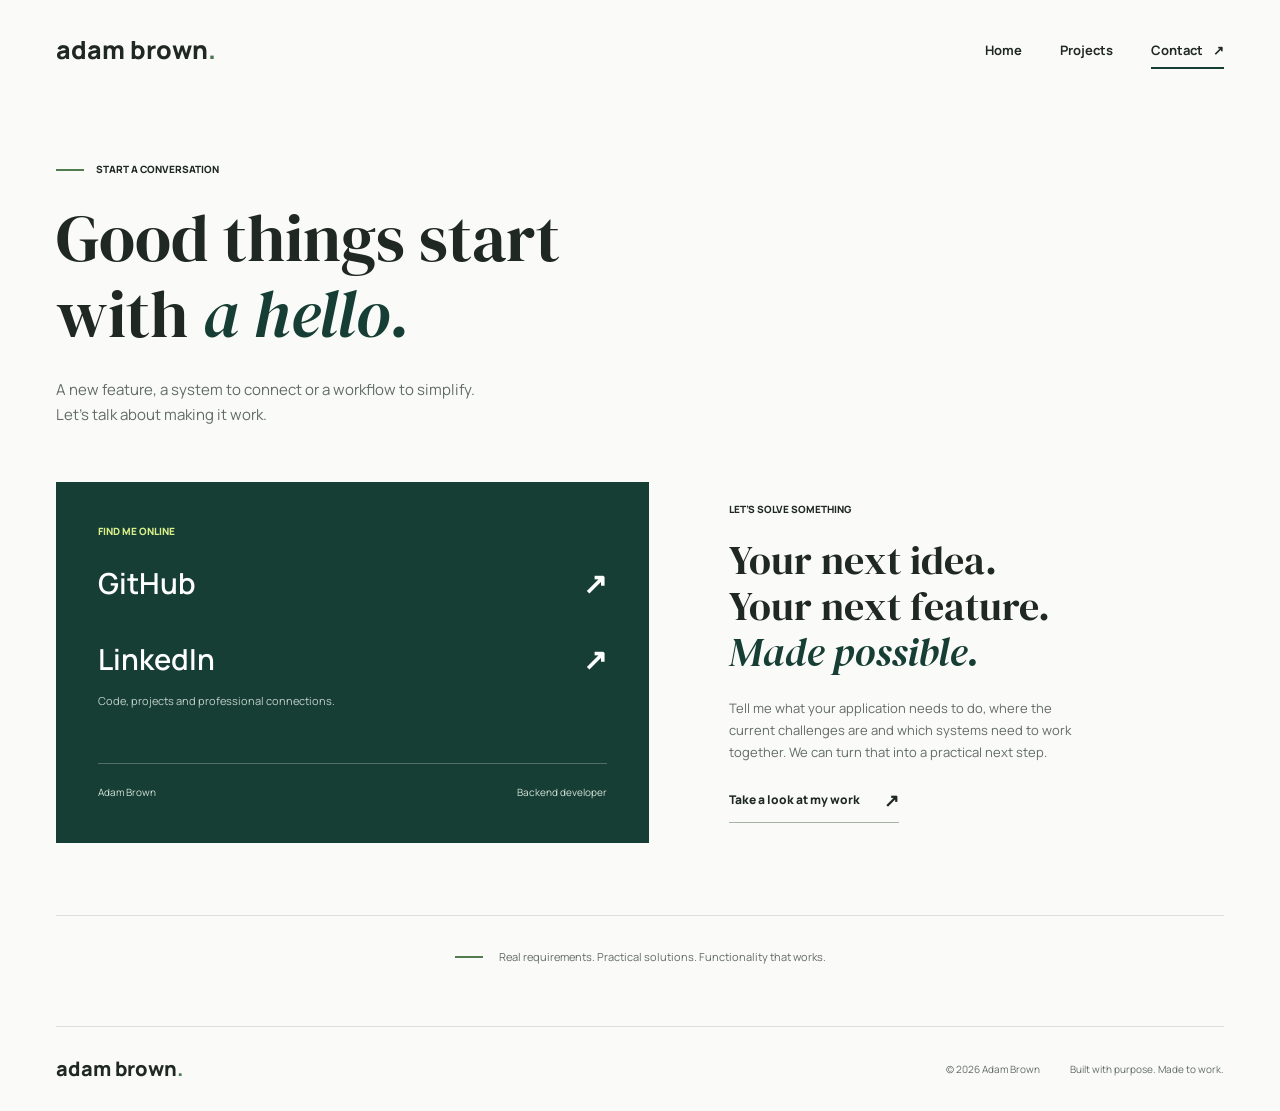
==== contact.html @ bc9bd69f "Inital Commit" ====
<!doctype html>
<html lang="en">
<head>
  <meta charset="utf-8">
  <meta name="viewport" content="width=device-width, initial-scale=1">
  <meta name="description" content="Connect with backend web developer Adam Brown on GitHub and LinkedIn to explore his work or discuss your next project.">
  <meta name="theme-color" content="#173e35">
  <title>Contact | Adam Brown</title>
  <link rel="preconnect" href="https://fonts.googleapis.com">
  <link rel="preconnect" href="https://fonts.gstatic.com" crossorigin>
  <link href="https://fonts.googleapis.com/css2?family=DM+Serif+Display:ital@0;1&family=Manrope:wght@400;500;600;700;800&display=swap" rel="stylesheet">
  <link rel="stylesheet" href="styles.css">
</head>
<body>
  <a class="skip-link" href="#main">Skip to content</a>
  <header class="site-header wrap"><a class="wordmark" href="index.html" aria-label="Adam Brown home">adam brown<span class="brand-dot">.</span></a><nav aria-label="Main navigation"><a href="index.html">Home</a><a href="projects.html">Projects</a><a href="contact.html" aria-current="page">Contact <span aria-hidden="true">&nearr;</span></a></nav></header>
  <main id="main">
    <section class="page-heading wrap" aria-labelledby="contact-title"><p class="eyebrow"><span class="small-line"></span> Start a conversation</p><h1 id="contact-title">Good things start<br>with <em>a hello.</em></h1><p>A new feature, a system to connect or a workflow to simplify.<br>Let&rsquo;s talk about making it work.</p></section>
    <section class="contact-section wrap" aria-labelledby="social-title">
      <div class="email-panel">
        <p class="eyebrow" id="social-title">Find me online</p>
        <a class="email-link" href="https://github.com/Brownyman" target="_blank" rel="noopener noreferrer" aria-label="Adam Brown on GitHub (opens in a new tab)">GitHub <span aria-hidden="true">&nearr;</span></a>
        <a class="email-link" href="https://www.linkedin.com/in/%F0%9F%91%A8%F0%9F%8F%BB%E2%80%8D%F0%9F%92%BB-adam-brown-644bba79/" target="_blank" rel="noopener noreferrer" aria-label="Adam Brown on LinkedIn (opens in a new tab)">LinkedIn <span aria-hidden="true">&nearr;</span></a>
        <p class="placeholder-note">Code, projects and professional connections.</p>
        <div class="email-panel-bottom"><span>Adam Brown</span><span>Backend developer</span></div>
      </div>
      <div class="contact-details"><p class="eyebrow">Let&rsquo;s solve something</p><h2>Your next idea.<br>Your next feature.<br><em>Made possible.</em></h2><p>Tell me what your application needs to do, where the current challenges are and which systems need to work together. We can turn that into a practical next step.</p><a class="text-link" href="projects.html">Take a look at my work <span aria-hidden="true">&nearr;</span></a></div>
    </section>
    <div class="closing-note wrap"><span class="small-line"></span><p>Real requirements. Practical solutions. Functionality that works.</p></div>
  </main>
  <footer class="site-footer wrap"><a class="wordmark" href="index.html">adam brown<span class="brand-dot">.</span></a><p>&copy; 2026 Adam Brown</p><p>Built with purpose. Made to work.</p></footer>
</body>
</html>
---- styles.css ----
:root {
  --paper: #fafbf8;
  --ink: #202824;
  --muted: #626b65;
  --green: #173e35;
  --accent: #d8ef8a;
  --line: #dce1d9;
  --serif: 'DM Serif Display', Georgia, serif;
  --sans: 'Manrope', sans-serif;
}

* { box-sizing: border-box; }
html { scroll-behavior: smooth; }
body { margin: 0; background: var(--paper); color: var(--ink); font-family: var(--sans); font-size: 15px; line-height: 1.7; -webkit-font-smoothing: antialiased; }
a { color: inherit; text-decoration: none; }
a, button { -webkit-tap-highlight-color: transparent; }
a:focus-visible { outline: 3px solid #54806d; outline-offset: 6px; }
::selection { background: var(--accent); color: var(--green); }
h1, h2, h3, p { margin: 0; }
h1, h2, h3 { line-height: 1.15; font-weight: 500; }
h1, h2 { font-family: var(--serif); }
em { font-family: var(--serif); font-weight: 400; }
.wrap { width: min(1200px, calc(100% - 112px)); margin-inline: auto; }
.skip-link { position: absolute; top: -100px; left: 20px; padding: 10px 20px; background: var(--green); color: white; z-index: 10; }
.skip-link:focus { top: 12px; }
.site-header { min-height: 100px; display: flex; align-items: center; justify-content: space-between; gap: 24px; }
.wordmark { font-size: 25px; font-weight: 800; white-space: nowrap; line-height: 1.2; }
.brand-dot { color: #4b7950; }
.site-header nav { display: flex; align-items: center; gap: 38px; }
.site-header nav a { position: relative; padding-block: 12px; font-size: 13px; font-weight: 700; transition: color .2s; }
.site-header nav a:hover { color: #4b7950; }
.site-header nav a[aria-current]::after { content: ''; position: absolute; bottom: 4px; left: 0; right: 0; height: 2px; background: var(--green); }
.site-header nav a span { margin-left: 7px; }
.hero { position: relative; min-height: 660px; background: #e8ece7; overflow: hidden; }
.hero-image { position: absolute; inset: 0; width: 100%; height: 100%; object-fit: cover; object-position: center 60%; }
.hero-shade { position: absolute; inset: 0; background: linear-gradient(90deg, rgba(245,247,241,.98) 0%, rgba(245,247,241,.95) 25%, rgba(245,247,241,.76) 45%, rgba(245,247,241,.06) 76%); }
.hero-content { position: relative; padding-top: 68px; padding-bottom: 104px; animation: arrive .7s ease both; }
.eyebrow { font-family: var(--sans); font-size: 10px; line-height: 1.5; font-weight: 800; text-transform: uppercase; letter-spacing: 0; display: flex; align-items: center; gap: 12px; }
.small-line { display: inline-block; height: 2px; width: 28px; flex: 0 0 28px; background: #537b50; }
.hero h1 { font-family: var(--sans); font-size: 78px; font-weight: 800; margin-top: 28px; line-height: 1.12; }
.hero-statement { margin-top: 18px; font-family: var(--serif); font-size: 43px; line-height: 1.18; }
.hero-statement em { color: var(--green); }
.hero-description { margin-top: 22px; color: #4f5a52; font-size: 14px; }
.button { display: inline-flex; align-items: center; justify-content: space-between; gap: 36px; min-height: 52px; padding: 14px 24px; border: 1px solid transparent; border-radius: 2px; font-size: 12px; font-weight: 700; transition: background .2s, color .2s; }
.button-dark { color: white; background: var(--green); }
.button-dark:hover { background: #2c5646; }
.button span { font-size: 20px; line-height: 1; }
.hero .button { margin-top: 30px; }
.hero-caption { position: absolute; bottom: 0; left: 0; width: 100%; min-height: 44px; padding: 12px 56px; display: flex; justify-content: space-between; gap: 20px; background: rgba(250,251,248,.9); font-size: 10px; font-weight: 600; }
.section { padding-block: 82px; }
.intro { display: grid; grid-template-columns: 1fr 1fr; gap: 90px; }
.intro h2 { margin-top: 20px; font-size: 43px; }
.intro h2 em { color: var(--green); }
.intro-copy { padding-top: 3px; }
.intro-copy p { margin-bottom: 18px; color: var(--muted); }
.intro-copy p:first-child { color: var(--ink); font-size: 18px; line-height: 1.7; }
.text-link { display: inline-flex; align-items: center; gap: 24px; border-bottom: 1px solid #a5b3a7; padding-bottom: 6px; font-size: 12px; font-weight: 800; }
.text-link:hover { color: #4b7950; border-color: #4b7950; }
.text-link span { font-size: 18px; }
.services-band { background: #eef1eb; border-block: 1px solid #e6eae1; }
.section-heading { display: flex; justify-content: space-between; align-items: baseline; gap: 24px; }
.section-heading h2 { font-size: 31px; }
.services-grid { display: grid; grid-template-columns: repeat(3, 1fr); gap: 48px; margin-top: 46px; }
.services-grid article { border-top: 1px solid #bdc8bb; padding-top: 20px; }
.item-number { font-size: 11px; font-weight: 700; color: #536b59; }
.services-grid h3 { margin-block: 24px 12px; font-size: 19px; font-weight: 700; }
.services-grid p { color: var(--muted); font-size: 13px; max-width: 290px; }
.contact-strip { display: flex; align-items: center; justify-content: space-between; gap: 30px; padding-block: 65px; }
.contact-strip h2 { font-size: 36px; margin-top: 12px; }
.site-footer { display: flex; align-items: center; gap: 30px; border-top: 1px solid var(--line); padding-block: 30px; }
.site-footer .wordmark { font-size: 20px; margin-right: auto; }
.site-footer p { font-size: 10px; color: var(--muted); }
.page-heading { padding-block: 62px 54px; animation: arrive .7s ease both; }
.page-heading h1 { font-size: 66px; margin-block: 24px; max-width: 900px; }
.page-heading h1 em { color: var(--green); }
.page-heading > p:last-child { color: var(--muted); font-size: 15px; }
.projects-section { padding-bottom: 24px; }
.projects-grid { display: grid; grid-template-columns: repeat(3, minmax(0, 1fr)); gap: 26px; }
.project-art { aspect-ratio: 1 / 1.1; position: relative; overflow: hidden; border-radius: 3px; padding: 24px; display: flex; flex-direction: column; justify-content: space-between; }
.art-green { background: var(--green); color: var(--accent); }
.art-blue { background: #dce8ed; color: #354f62; }
.art-pink { background: #eeddde; color: #8b3f47; }
.project-index { font-size: 10px; font-weight: 700; z-index: 1; }
.project-status { font-size: 10px; font-weight: 700; border-top: 1px solid currentColor; padding-top: 12px; z-index: 1; }
.art-type { font-family: var(--serif); font-size: 120px; position: absolute; inset: 0; display: flex; align-items: center; justify-content: center; }
.art-type > span { color: white; }
.art-grid { position: absolute; width: 44%; aspect-ratio: 1; top: 50%; left: 50%; transform: translate(-50%, -50%) rotate(-12deg); display: grid; grid-template-columns: 1fr 1fr; gap: 8px; }
.art-grid span { background: #46687b; }
.art-grid span:nth-child(2) { border-radius: 50%; background: #8faab8; }
.art-grid span:nth-child(3) { border-radius: 0 0 0 100%; background: #8faab8; }
.art-asterisk { position: absolute; inset: 0; display: grid; place-items: center; font-family: Georgia, serif; font-size: 190px; line-height: 1; }
.project-meta { display: flex; justify-content: space-between; align-items: baseline; gap: 16px; margin-top: 22px; }
.project-meta h2 { font-family: var(--sans); font-size: 16px; font-weight: 700; }
.project-meta > span { color: var(--muted); font-size: 10px; }
.project > p { color: var(--muted); font-size: 12px; margin-top: 9px; }
.portfolio-note { display: flex; align-items: center; justify-content: center; gap: 10px; padding-block: 44px 30px; font-size: 11px; color: var(--muted); border-bottom: 1px solid var(--line); }
.status-dot { display: inline-block; width: 6px; height: 6px; border-radius: 50%; background: #698451; flex: 0 0 6px; }
.contact-section { display: grid; grid-template-columns: 1.2fr 1fr; gap: 80px; padding-bottom: 72px; align-items: center; }
.email-panel { background: var(--green); color: white; min-height: 340px; padding: 42px; display: flex; flex-direction: column; justify-content: center; }
.email-panel .eyebrow { color: var(--accent); }
.email-link { font-size: 29px; font-weight: 600; line-height: 1.4; display: flex; align-items: center; justify-content: space-between; gap: 14px; padding-block: 24px 12px; overflow-wrap: anywhere; }
.email-link:hover { color: var(--accent); }
.email-link span { flex-shrink: 0; }
.placeholder-note { color: #c0d1c7; font-size: 11px; }
.email-panel-bottom { display: flex; justify-content: space-between; gap: 16px; border-top: 1px solid #527068; padding-top: 20px; margin-top: 52px; font-size: 10px; color: #d5e2d8; }
.contact-details h2 { font-size: 40px; margin-top: 20px; }
.contact-details h2 em { color: var(--green); }
.contact-details > p:not(.eyebrow) { color: var(--muted); font-size: 13px; margin-block: 22px; max-width: 370px; }
.closing-note { border-top: 1px solid var(--line); display: flex; align-items: center; justify-content: center; gap: 16px; padding-block: 32px 60px; color: var(--muted); font-size: 11px; }
@keyframes arrive { from { opacity: 0; transform: translateY(12px); } to { opacity: 1; transform: translateY(0); } }

@media (min-width: 1600px) {
  .hero { min-height: 700px; }
  .hero-content { padding-top: 88px; }
}
@media (max-width: 1000px) {
  .wrap { width: calc(100% - 64px); }
  .hero h1 { font-size: 64px; }
  .hero-caption { padding-inline: 32px; }
  .intro { gap: 40px; }
  .intro h2 { font-size: 37px; }
  .services-grid { gap: 28px; }
  .section-heading { align-items: flex-start; flex-direction: column; gap: 14px; }
  .page-heading h1 { font-size: 56px; }
  .projects-grid { gap: 18px; }
  .project-art { padding: 18px; }
  .art-type { font-size: 94px; }
  .art-asterisk { font-size: 150px; }
  .contact-section { gap: 36px; }
  .email-panel { padding: 28px; }
  .email-link { font-size: 23px; }
  .site-footer { gap: 20px; }
}
@media (max-width: 700px) {
  .wrap { width: calc(100% - 40px); }
  .site-header { min-height: 84px; gap: 18px; }
  .wordmark { font-size: 20px; }
  .site-header nav { gap: 20px; }
  .site-header nav a { font-size: 11px; }
  .site-header nav a span { display: none; }
  .hero { min-height: 630px; }
  .hero-image { object-position: 62% center; }
  .hero-shade { background: linear-gradient(90deg, rgba(245,247,241,.96), rgba(245,247,241,.88) 46%, rgba(245,247,241,.35)); }
  .hero-content { padding-top: 52px; padding-bottom: 90px; }
  .hero h1 { font-size: 48px; margin-top: 28px; }
  .hero-statement { font-size: 38px; margin-top: 22px; }
  .hero-description { font-size: 13px; }
  .hero-caption { padding-inline: 20px; font-size: 9px; }
  .eyebrow { font-size: 9px; }
  .section { padding-block: 54px; }
  .intro { grid-template-columns: 1fr; gap: 28px; }
  .intro h2 { font-size: 36px; }
  .intro-copy p { font-size: 14px; }
  .intro-copy p:first-child { font-size: 17px; }
  .section-heading h2 { font-size: 29px; }
  .services-grid { grid-template-columns: 1fr; margin-top: 30px; gap: 28px; }
  .services-grid h3 { margin-top: 14px; }
  .services-grid p { max-width: none; }
  .contact-strip { align-items: flex-start; flex-direction: column; gap: 24px; padding-block: 45px; }
  .contact-strip h2 { font-size: 31px; }
  .site-footer { flex-wrap: wrap; gap: 14px 20px; padding-block: 26px; }
  .site-footer .wordmark { width: 100%; }
  .site-footer p:last-child { margin-left: auto; }
  .page-heading { padding-block: 40px; }
  .page-heading h1 { font-size: 44px; margin-block: 20px; }
  .page-heading > p:last-child { font-size: 13px; }
  .page-heading > p:last-child br { display: none; }
  .projects-grid { grid-template-columns: 1fr; gap: 36px; }
  .project-art { aspect-ratio: 1.2 / 1; padding: 24px; }
  .art-type { font-size: 120px; }
  .art-asterisk { font-size: 170px; }
  .project-meta { margin-top: 16px; }
  .portfolio-note { text-align: center; align-items: baseline; font-size: 10px; }
  .contact-section { grid-template-columns: 1fr; gap: 40px; padding-bottom: 42px; }
  .email-panel { padding: 28px; min-height: 290px; }
  .email-link { font-size: 24px; }
  .contact-details h2 { font-size: 36px; }
  .contact-details > p:not(.eyebrow) { max-width: none; }
  .closing-note { padding-block: 28px 40px; align-items: baseline; }
}
@media (max-width: 360px) {
  .site-header { align-items: flex-start; flex-direction: column; gap: 8px; padding-block: 18px; }
  .site-header nav { justify-content: space-between; width: 100%; }
  .hero h1 { font-size: 42px; }
  .hero-statement { font-size: 34px; }
  .page-heading h1 { font-size: 39px; }
  .email-panel { padding: 22px; }
  .email-link { font-size: 21px; }
  .site-footer p:last-child { margin-left: 0; }
}
@media (prefers-reduced-motion: reduce) {
  html { scroll-behavior: auto; }
  *, *::before, *::after { animation: none !important; transition: none !important; }
}
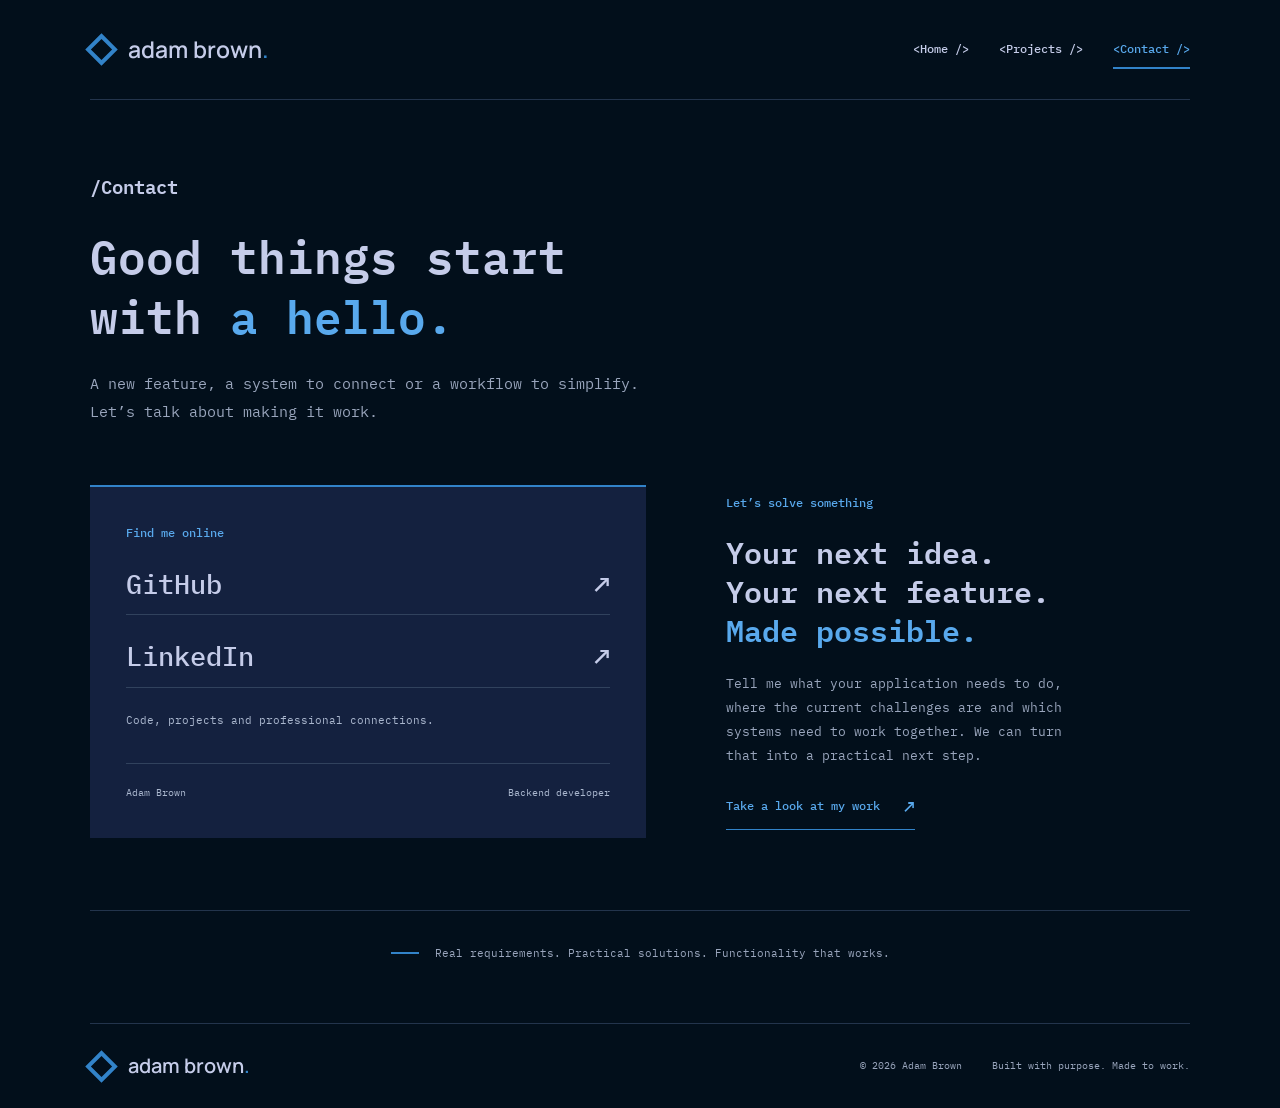
==== commit 4abf9df6: "style update" ====
--- a/contact.html
+++ b/contact.html
@@ -4,18 +4,18 @@
   <meta charset="utf-8">
   <meta name="viewport" content="width=device-width, initial-scale=1">
   <meta name="description" content="Connect with backend web developer Adam Brown on GitHub and LinkedIn to explore his work or discuss your next project.">
-  <meta name="theme-color" content="#173e35">
+  <meta name="theme-color" content="#020f1b">
   <title>Contact | Adam Brown</title>
   <link rel="preconnect" href="https://fonts.googleapis.com">
   <link rel="preconnect" href="https://fonts.gstatic.com" crossorigin>
-  <link href="https://fonts.googleapis.com/css2?family=DM+Serif+Display:ital@0;1&family=Manrope:wght@400;500;600;700;800&display=swap" rel="stylesheet">
+  <link href="https://fonts.googleapis.com/css2?family=IBM+Plex+Mono:wght@400;500;600&amp;family=Manrope:wght@400;500;600;700;800&amp;display=swap" rel="stylesheet">
   <link rel="stylesheet" href="styles.css">
 </head>
 <body>
   <a class="skip-link" href="#main">Skip to content</a>
-  <header class="site-header wrap"><a class="wordmark" href="index.html" aria-label="Adam Brown home">adam brown<span class="brand-dot">.</span></a><nav aria-label="Main navigation"><a href="index.html">Home</a><a href="projects.html">Projects</a><a href="contact.html" aria-current="page">Contact <span aria-hidden="true">&nearr;</span></a></nav></header>
+  <header class="site-header wrap"><a class="wordmark" href="index.html" aria-label="Adam Brown home">adam brown<span class="brand-dot">.</span></a><nav aria-label="Main navigation"><a href="index.html" aria-label="Home">&lt;Home /&gt;</a><a href="projects.html" aria-label="Projects">&lt;Projects /&gt;</a><a href="contact.html" aria-current="page" aria-label="Contact">&lt;Contact /&gt;</a></nav></header>
   <main id="main">
-    <section class="page-heading wrap" aria-labelledby="contact-title"><p class="eyebrow"><span class="small-line"></span> Start a conversation</p><h1 id="contact-title">Good things start<br>with <em>a hello.</em></h1><p>A new feature, a system to connect or a workflow to simplify.<br>Let&rsquo;s talk about making it work.</p></section>
+    <section class="page-heading wrap" aria-labelledby="contact-title"><p class="eyebrow section-label">/Contact</p><h1 id="contact-title">Good things start<br>with <em>a hello.</em></h1><p>A new feature, a system to connect or a workflow to simplify.<br>Let&rsquo;s talk about making it work.</p></section>
     <section class="contact-section wrap" aria-labelledby="social-title">
       <div class="email-panel">
         <p class="eyebrow" id="social-title">Find me online</p>
--- a/styles.css
+++ b/styles.css
@@ -1,189 +1,174 @@
 :root {
-  --paper: #fafbf8;
-  --ink: #202824;
-  --muted: #626b65;
-  --green: #173e35;
-  --accent: #d8ef8a;
-  --line: #dce1d9;
-  --serif: 'DM Serif Display', Georgia, serif;
+  color-scheme: dark;
+  --paper: #020f1b;
+  --panel: #14213f;
+  --ink: #c5cce9;
+  --muted: #9aa6bd;
+  --accent: #59a9ed;
+  --blue: #3283c9;
+  --line: #23344c;
+  --mono: 'IBM Plex Mono', Consolas, monospace;
   --sans: 'Manrope', sans-serif;
 }
 
 * { box-sizing: border-box; }
 html { scroll-behavior: smooth; }
-body { margin: 0; background: var(--paper); color: var(--ink); font-family: var(--sans); font-size: 15px; line-height: 1.7; -webkit-font-smoothing: antialiased; }
+body { margin: 0; background: var(--paper); color: var(--ink); font-family: var(--mono); font-size: 14px; line-height: 1.85; -webkit-font-smoothing: antialiased; }
 a { color: inherit; text-decoration: none; }
 a, button { -webkit-tap-highlight-color: transparent; }
-a:focus-visible { outline: 3px solid #54806d; outline-offset: 6px; }
-::selection { background: var(--accent); color: var(--green); }
+a:focus-visible { outline: 2px solid var(--accent); outline-offset: 6px; }
+::selection { background: var(--blue); color: white; }
 h1, h2, h3, p { margin: 0; }
-h1, h2, h3 { line-height: 1.15; font-weight: 500; }
-h1, h2 { font-family: var(--serif); }
-em { font-family: var(--serif); font-weight: 400; }
-.wrap { width: min(1200px, calc(100% - 112px)); margin-inline: auto; }
-.skip-link { position: absolute; top: -100px; left: 20px; padding: 10px 20px; background: var(--green); color: white; z-index: 10; }
+h1, h2, h3 { line-height: 1.3; font-weight: 600; overflow-wrap: anywhere; }
+h1, h2 { font-family: var(--mono); }
+em { color: var(--accent); font-style: normal; font-weight: inherit; }
+.wrap { width: min(1100px, calc(100% - 112px)); margin-inline: auto; }
+.skip-link { position: absolute; top: -100px; left: 20px; padding: 10px 20px; background: var(--panel); color: var(--ink); z-index: 10; }
 .skip-link:focus { top: 12px; }
-.site-header { min-height: 100px; display: flex; align-items: center; justify-content: space-between; gap: 24px; }
-.wordmark { font-size: 25px; font-weight: 800; white-space: nowrap; line-height: 1.2; }
-.brand-dot { color: #4b7950; }
-.site-header nav { display: flex; align-items: center; gap: 38px; }
-.site-header nav a { position: relative; padding-block: 12px; font-size: 13px; font-weight: 700; transition: color .2s; }
-.site-header nav a:hover { color: #4b7950; }
-.site-header nav a[aria-current]::after { content: ''; position: absolute; bottom: 4px; left: 0; right: 0; height: 2px; background: var(--green); }
-.site-header nav a span { margin-left: 7px; }
-.hero { position: relative; min-height: 660px; background: #e8ece7; overflow: hidden; }
-.hero-image { position: absolute; inset: 0; width: 100%; height: 100%; object-fit: cover; object-position: center 60%; }
-.hero-shade { position: absolute; inset: 0; background: linear-gradient(90deg, rgba(245,247,241,.98) 0%, rgba(245,247,241,.95) 25%, rgba(245,247,241,.76) 45%, rgba(245,247,241,.06) 76%); }
-.hero-content { position: relative; padding-top: 68px; padding-bottom: 104px; animation: arrive .7s ease both; }
-.eyebrow { font-family: var(--sans); font-size: 10px; line-height: 1.5; font-weight: 800; text-transform: uppercase; letter-spacing: 0; display: flex; align-items: center; gap: 12px; }
-.small-line { display: inline-block; height: 2px; width: 28px; flex: 0 0 28px; background: #537b50; }
-.hero h1 { font-family: var(--sans); font-size: 78px; font-weight: 800; margin-top: 28px; line-height: 1.12; }
-.hero-statement { margin-top: 18px; font-family: var(--serif); font-size: 43px; line-height: 1.18; }
-.hero-statement em { color: var(--green); }
-.hero-description { margin-top: 22px; color: #4f5a52; font-size: 14px; }
+.site-header { min-height: 100px; display: flex; align-items: center; justify-content: space-between; gap: 24px; border-bottom: 1px solid var(--line); }
+.wordmark { display: inline-flex; align-items: center; gap: 0; font-family: var(--sans); font-size: 23px; font-weight: 600; white-space: nowrap; line-height: 1.2; }
+.wordmark::before { content: ''; width: 15px; height: 15px; margin-right: 15px; border: 4px solid var(--blue); transform: rotate(45deg); flex-shrink: 0; }
+.brand-dot { color: var(--blue); }
+.site-header nav { display: flex; align-items: center; gap: 30px; }
+.site-header nav a { position: relative; padding-block: 12px; font-size: 12px; font-weight: 500; white-space: nowrap; transition: color .2s; }
+.site-header nav a:hover, .site-header nav a[aria-current] { color: var(--accent); }
+.site-header nav a[aria-current]::after { content: ''; position: absolute; bottom: 4px; left: 0; right: 0; height: 2px; background: var(--blue); }
+.hero { position: relative; }
+.hero-content { padding-top: 90px; padding-bottom: 76px; animation: arrive .7s ease both; }
+.eyebrow { font-family: var(--mono); font-size: 12px; line-height: 1.6; font-weight: 500; letter-spacing: 0; display: flex; align-items: center; gap: 12px; color: var(--accent); }
+.section-label { font-size: 19px; font-weight: 600; color: var(--ink); }
+.small-line { display: inline-block; height: 2px; width: 28px; flex: 0 0 28px; background: var(--blue); }
+.hero h1 { font-family: var(--mono); font-size: 62px; font-weight: 600; margin-top: 12px; line-height: 1.2; color: var(--ink); }
+.hero-statement { margin-top: 20px; font-size: 26px; line-height: 1.55; max-width: 760px; }
+.hero-description { margin-top: 18px; color: var(--muted); font-size: 14px; max-width: 690px; }
 .button { display: inline-flex; align-items: center; justify-content: space-between; gap: 36px; min-height: 52px; padding: 14px 24px; border: 1px solid transparent; border-radius: 2px; font-size: 12px; font-weight: 700; transition: background .2s, color .2s; }
-.button-dark { color: white; background: var(--green); }
-.button-dark:hover { background: #2c5646; }
+.button-dark { color: var(--accent); background: transparent; border-color: var(--blue); }
+.button-dark:hover { background: var(--panel); color: #a8d7ff; }
 .button span { font-size: 20px; line-height: 1; }
 .hero .button { margin-top: 30px; }
-.hero-caption { position: absolute; bottom: 0; left: 0; width: 100%; min-height: 44px; padding: 12px 56px; display: flex; justify-content: space-between; gap: 20px; background: rgba(250,251,248,.9); font-size: 10px; font-weight: 600; }
-.section { padding-block: 82px; }
-.intro { display: grid; grid-template-columns: 1fr 1fr; gap: 90px; }
-.intro h2 { margin-top: 20px; font-size: 43px; }
-.intro h2 em { color: var(--green); }
-.intro-copy { padding-top: 3px; }
-.intro-copy p { margin-bottom: 18px; color: var(--muted); }
-.intro-copy p:first-child { color: var(--ink); font-size: 18px; line-height: 1.7; }
-.text-link { display: inline-flex; align-items: center; gap: 24px; border-bottom: 1px solid #a5b3a7; padding-bottom: 6px; font-size: 12px; font-weight: 800; }
-.text-link:hover { color: #4b7950; border-color: #4b7950; }
+.section { padding-block: 74px; }
+.intro { display: grid; grid-template-columns: 1.5fr 1fr; gap: 70px; align-items: center; border-top: 1px solid var(--line); }
+.intro > * { min-width: 0; }
+.intro h2 { margin-block: 24px; font-size: 28px; }
+.intro-copy > p:not(.eyebrow) { margin-bottom: 18px; color: var(--muted); font-size: 13px; }
+.about-image { margin: 0; position: relative; padding-right: 14px; padding-bottom: 14px; }
+.about-image::before { content: ''; position: absolute; inset: 14px 0 28px 14px; border: 1px solid var(--blue); }
+.about-image img { display: block; position: relative; width: 100%; height: auto; aspect-ratio: 5 / 4; object-fit: cover; }
+.about-image figcaption { position: relative; font-size: 10px; color: var(--muted); margin-top: 18px; }
+.text-link { display: inline-flex; align-items: center; gap: 24px; border-bottom: 1px solid var(--blue); padding-bottom: 6px; font-size: 12px; font-weight: 500; color: var(--accent); }
+.text-link:hover { color: #a8d7ff; border-color: #a8d7ff; }
 .text-link span { font-size: 18px; }
-.services-band { background: #eef1eb; border-block: 1px solid #e6eae1; }
-.section-heading { display: flex; justify-content: space-between; align-items: baseline; gap: 24px; }
-.section-heading h2 { font-size: 31px; }
-.services-grid { display: grid; grid-template-columns: repeat(3, 1fr); gap: 48px; margin-top: 46px; }
-.services-grid article { border-top: 1px solid #bdc8bb; padding-top: 20px; }
-.item-number { font-size: 11px; font-weight: 700; color: #536b59; }
-.services-grid h3 { margin-block: 24px 12px; font-size: 19px; font-weight: 700; }
-.services-grid p { color: var(--muted); font-size: 13px; max-width: 290px; }
+.services-band { border-block: 1px solid var(--line); }
+.section-heading { display: flex; flex-direction: column; gap: 20px; }
+.section-heading h2 { font-size: 28px; }
+.services-grid { display: grid; grid-template-columns: repeat(3, minmax(0, 1fr)); gap: 36px; margin-top: 46px; }
+.services-grid article { border-left: 2px solid var(--line); padding-left: 22px; }
+.item-number { font-size: 11px; font-weight: 500; color: var(--accent); }
+.services-grid h3 { margin-block: 20px 12px; font-size: 16px; font-weight: 600; }
+.services-grid p { color: var(--muted); font-size: 12px; max-width: 290px; }
 .contact-strip { display: flex; align-items: center; justify-content: space-between; gap: 30px; padding-block: 65px; }
-.contact-strip h2 { font-size: 36px; margin-top: 12px; }
+.contact-strip h2 { font-size: 28px; margin-top: 12px; }
 .site-footer { display: flex; align-items: center; gap: 30px; border-top: 1px solid var(--line); padding-block: 30px; }
 .site-footer .wordmark { font-size: 20px; margin-right: auto; }
 .site-footer p { font-size: 10px; color: var(--muted); }
-.page-heading { padding-block: 62px 54px; animation: arrive .7s ease both; }
-.page-heading h1 { font-size: 66px; margin-block: 24px; max-width: 900px; }
-.page-heading h1 em { color: var(--green); }
+.page-heading { padding-block: 72px 60px; animation: arrive .7s ease both; }
+.page-heading h1 { font-size: 46px; margin-block: 24px; max-width: 900px; }
 .page-heading > p:last-child { color: var(--muted); font-size: 15px; }
 .projects-section { padding-bottom: 24px; }
-.projects-grid { display: grid; grid-template-columns: repeat(3, minmax(0, 1fr)); gap: 26px; }
-.project-art { aspect-ratio: 1 / 1.1; position: relative; overflow: hidden; border-radius: 3px; padding: 24px; display: flex; flex-direction: column; justify-content: space-between; }
-.art-green { background: var(--green); color: var(--accent); }
-.art-blue { background: #dce8ed; color: #354f62; }
-.art-pink { background: #eeddde; color: #8b3f47; }
+.projects-grid { display: grid; gap: 64px; }
+.project { display: grid; grid-template-columns: 1.15fr 1fr; align-items: center; gap: 48px; }
+.project > * { min-width: 0; }
+.project:nth-child(even) .project-art { order: 2; }
+.project-art { aspect-ratio: 1.6 / 1; position: relative; overflow: hidden; padding: 24px; display: flex; flex-direction: column; justify-content: space-between; border: 1px solid var(--line); }
+.art-blue { background: var(--panel); color: #81baf0; }
+.art-lavender { background: #1b2038; color: #b0b6df; }
+.art-teal { background: #102c34; color: #8ec4c7; }
 .project-index { font-size: 10px; font-weight: 700; z-index: 1; }
 .project-status { font-size: 10px; font-weight: 700; border-top: 1px solid currentColor; padding-top: 12px; z-index: 1; }
-.art-type { font-family: var(--serif); font-size: 120px; position: absolute; inset: 0; display: flex; align-items: center; justify-content: center; }
-.art-type > span { color: white; }
-.art-grid { position: absolute; width: 44%; aspect-ratio: 1; top: 50%; left: 50%; transform: translate(-50%, -50%) rotate(-12deg); display: grid; grid-template-columns: 1fr 1fr; gap: 8px; }
-.art-grid span { background: #46687b; }
-.art-grid span:nth-child(2) { border-radius: 50%; background: #8faab8; }
-.art-grid span:nth-child(3) { border-radius: 0 0 0 100%; background: #8faab8; }
-.art-asterisk { position: absolute; inset: 0; display: grid; place-items: center; font-family: Georgia, serif; font-size: 190px; line-height: 1; }
-.project-meta { display: flex; justify-content: space-between; align-items: baseline; gap: 16px; margin-top: 22px; }
-.project-meta h2 { font-family: var(--sans); font-size: 16px; font-weight: 700; }
-.project-meta > span { color: var(--muted); font-size: 10px; }
-.project > p { color: var(--muted); font-size: 12px; margin-top: 9px; }
+.art-type { font-family: var(--mono); font-size: 80px; position: absolute; inset: 0; display: flex; align-items: center; justify-content: center; }
+.project-details h2 { font-size: 25px; margin-block: 18px; }
+.project-details > p:not(.eyebrow) { font-size: 13px; color: var(--muted); padding: 22px; background: var(--panel); border-left: 2px solid var(--blue); }
+.project-tag { display: block; margin-top: 18px; font-size: 10px; color: var(--muted); }
 .portfolio-note { display: flex; align-items: center; justify-content: center; gap: 10px; padding-block: 44px 30px; font-size: 11px; color: var(--muted); border-bottom: 1px solid var(--line); }
-.status-dot { display: inline-block; width: 6px; height: 6px; border-radius: 50%; background: #698451; flex: 0 0 6px; }
+.status-dot { display: inline-block; width: 6px; height: 6px; border-radius: 50%; background: var(--blue); flex: 0 0 6px; }
 .contact-section { display: grid; grid-template-columns: 1.2fr 1fr; gap: 80px; padding-bottom: 72px; align-items: center; }
-.email-panel { background: var(--green); color: white; min-height: 340px; padding: 42px; display: flex; flex-direction: column; justify-content: center; }
+.contact-section > * { min-width: 0; }
+.email-panel { background: var(--panel); color: var(--ink); min-height: 340px; padding: 36px; border-top: 2px solid var(--blue); display: flex; flex-direction: column; justify-content: center; }
 .email-panel .eyebrow { color: var(--accent); }
-.email-link { font-size: 29px; font-weight: 600; line-height: 1.4; display: flex; align-items: center; justify-content: space-between; gap: 14px; padding-block: 24px 12px; overflow-wrap: anywhere; }
+.email-link { font-size: 27px; font-weight: 500; line-height: 1.4; display: flex; align-items: center; justify-content: space-between; gap: 14px; padding-block: 22px 12px; overflow-wrap: anywhere; border-bottom: 1px solid #31425d; }
 .email-link:hover { color: var(--accent); }
 .email-link span { flex-shrink: 0; }
-.placeholder-note { color: #c0d1c7; font-size: 11px; }
-.email-panel-bottom { display: flex; justify-content: space-between; gap: 16px; border-top: 1px solid #527068; padding-top: 20px; margin-top: 52px; font-size: 10px; color: #d5e2d8; }
-.contact-details h2 { font-size: 40px; margin-top: 20px; }
-.contact-details h2 em { color: var(--green); }
+.placeholder-note { color: #aab7ce; font-size: 11px; margin-top: 22px; }
+.email-panel-bottom { display: flex; flex-wrap: wrap; justify-content: space-between; gap: 10px 16px; border-top: 1px solid #31425d; padding-top: 20px; margin-top: 32px; font-size: 10px; color: #aab7ce; }
+.contact-details h2 { font-size: 30px; margin-top: 20px; }
 .contact-details > p:not(.eyebrow) { color: var(--muted); font-size: 13px; margin-block: 22px; max-width: 370px; }
 .closing-note { border-top: 1px solid var(--line); display: flex; align-items: center; justify-content: center; gap: 16px; padding-block: 32px 60px; color: var(--muted); font-size: 11px; }
 @keyframes arrive { from { opacity: 0; transform: translateY(12px); } to { opacity: 1; transform: translateY(0); } }
 
 @media (min-width: 1600px) {
-  .hero { min-height: 700px; }
-  .hero-content { padding-top: 88px; }
+  .hero-content { padding-top: 110px; padding-bottom: 100px; }
 }
 @media (max-width: 1000px) {
   .wrap { width: calc(100% - 64px); }
-  .hero h1 { font-size: 64px; }
-  .hero-caption { padding-inline: 32px; }
+  .hero h1 { font-size: 52px; }
   .intro { gap: 40px; }
-  .intro h2 { font-size: 37px; }
+  .intro h2 { font-size: 25px; }
   .services-grid { gap: 28px; }
-  .section-heading { align-items: flex-start; flex-direction: column; gap: 14px; }
-  .page-heading h1 { font-size: 56px; }
-  .projects-grid { gap: 18px; }
-  .project-art { padding: 18px; }
-  .art-type { font-size: 94px; }
-  .art-asterisk { font-size: 150px; }
+  .site-header nav { gap: 22px; }
+  .page-heading h1 { font-size: 40px; }
+  .project { gap: 30px; }
+  .art-type { font-size: 64px; }
   .contact-section { gap: 36px; }
   .email-panel { padding: 28px; }
-  .email-link { font-size: 23px; }
   .site-footer { gap: 20px; }
 }
 @media (max-width: 700px) {
   .wrap { width: calc(100% - 40px); }
-  .site-header { min-height: 84px; gap: 18px; }
+  .site-header { flex-direction: column; align-items: flex-start; min-height: 0; padding-block: 24px 16px; gap: 18px; }
   .wordmark { font-size: 20px; }
-  .site-header nav { gap: 20px; }
-  .site-header nav a { font-size: 11px; }
-  .site-header nav a span { display: none; }
-  .hero { min-height: 630px; }
-  .hero-image { object-position: 62% center; }
-  .hero-shade { background: linear-gradient(90deg, rgba(245,247,241,.96), rgba(245,247,241,.88) 46%, rgba(245,247,241,.35)); }
-  .hero-content { padding-top: 52px; padding-bottom: 90px; }
-  .hero h1 { font-size: 48px; margin-top: 28px; }
-  .hero-statement { font-size: 38px; margin-top: 22px; }
+  .site-header nav { width: 100%; gap: 12px; justify-content: space-between; }
+  .site-header nav a { font-size: 10px; }
+  .hero-content { padding-block: 48px 52px; }
+  .hero h1 { font-size: 40px; margin-top: 14px; }
+  .hero-statement { font-size: 23px; margin-top: 22px; }
   .hero-description { font-size: 13px; }
-  .hero-caption { padding-inline: 20px; font-size: 9px; }
-  .eyebrow { font-size: 9px; }
+  .eyebrow { font-size: 11px; }
+  .section-label { font-size: 18px; }
   .section { padding-block: 54px; }
-  .intro { grid-template-columns: 1fr; gap: 28px; }
-  .intro h2 { font-size: 36px; }
-  .intro-copy p { font-size: 14px; }
-  .intro-copy p:first-child { font-size: 17px; }
-  .section-heading h2 { font-size: 29px; }
+  .intro { grid-template-columns: 1fr; gap: 36px; }
+  .intro h2 { font-size: 25px; }
+  .about-image { max-width: 460px; }
+  .section-heading h2 { font-size: 24px; }
   .services-grid { grid-template-columns: 1fr; margin-top: 30px; gap: 28px; }
   .services-grid h3 { margin-top: 14px; }
   .services-grid p { max-width: none; }
   .contact-strip { align-items: flex-start; flex-direction: column; gap: 24px; padding-block: 45px; }
-  .contact-strip h2 { font-size: 31px; }
+  .contact-strip h2 { font-size: 25px; }
   .site-footer { flex-wrap: wrap; gap: 14px 20px; padding-block: 26px; }
   .site-footer .wordmark { width: 100%; }
   .site-footer p:last-child { margin-left: auto; }
   .page-heading { padding-block: 40px; }
-  .page-heading h1 { font-size: 44px; margin-block: 20px; }
+  .page-heading h1 { font-size: 32px; margin-block: 20px; }
   .page-heading > p:last-child { font-size: 13px; }
   .page-heading > p:last-child br { display: none; }
-  .projects-grid { grid-template-columns: 1fr; gap: 36px; }
-  .project-art { aspect-ratio: 1.2 / 1; padding: 24px; }
-  .art-type { font-size: 120px; }
-  .art-asterisk { font-size: 170px; }
-  .project-meta { margin-top: 16px; }
+  .projects-grid { gap: 48px; }
+  .project { grid-template-columns: 1fr; gap: 24px; }
+  .project:nth-child(even) .project-art { order: 0; }
+  .project-art { aspect-ratio: 1.5 / 1; padding: 20px; }
+  .art-type { font-size: 60px; }
+  .project-details h2 { font-size: 23px; }
   .portfolio-note { text-align: center; align-items: baseline; font-size: 10px; }
   .contact-section { grid-template-columns: 1fr; gap: 40px; padding-bottom: 42px; }
   .email-panel { padding: 28px; min-height: 290px; }
   .email-link { font-size: 24px; }
-  .contact-details h2 { font-size: 36px; }
+  .contact-details h2 { font-size: 28px; }
   .contact-details > p:not(.eyebrow) { max-width: none; }
   .closing-note { padding-block: 28px 40px; align-items: baseline; }
 }
 @media (max-width: 360px) {
-  .site-header { align-items: flex-start; flex-direction: column; gap: 8px; padding-block: 18px; }
-  .site-header nav { justify-content: space-between; width: 100%; }
-  .hero h1 { font-size: 42px; }
-  .hero-statement { font-size: 34px; }
-  .page-heading h1 { font-size: 39px; }
+  .hero h1 { font-size: 36px; }
+  .hero-statement { font-size: 21px; }
+  .page-heading h1 { font-size: 29px; }
   .email-panel { padding: 22px; }
   .email-link { font-size: 21px; }
   .site-footer p:last-child { margin-left: 0; }
